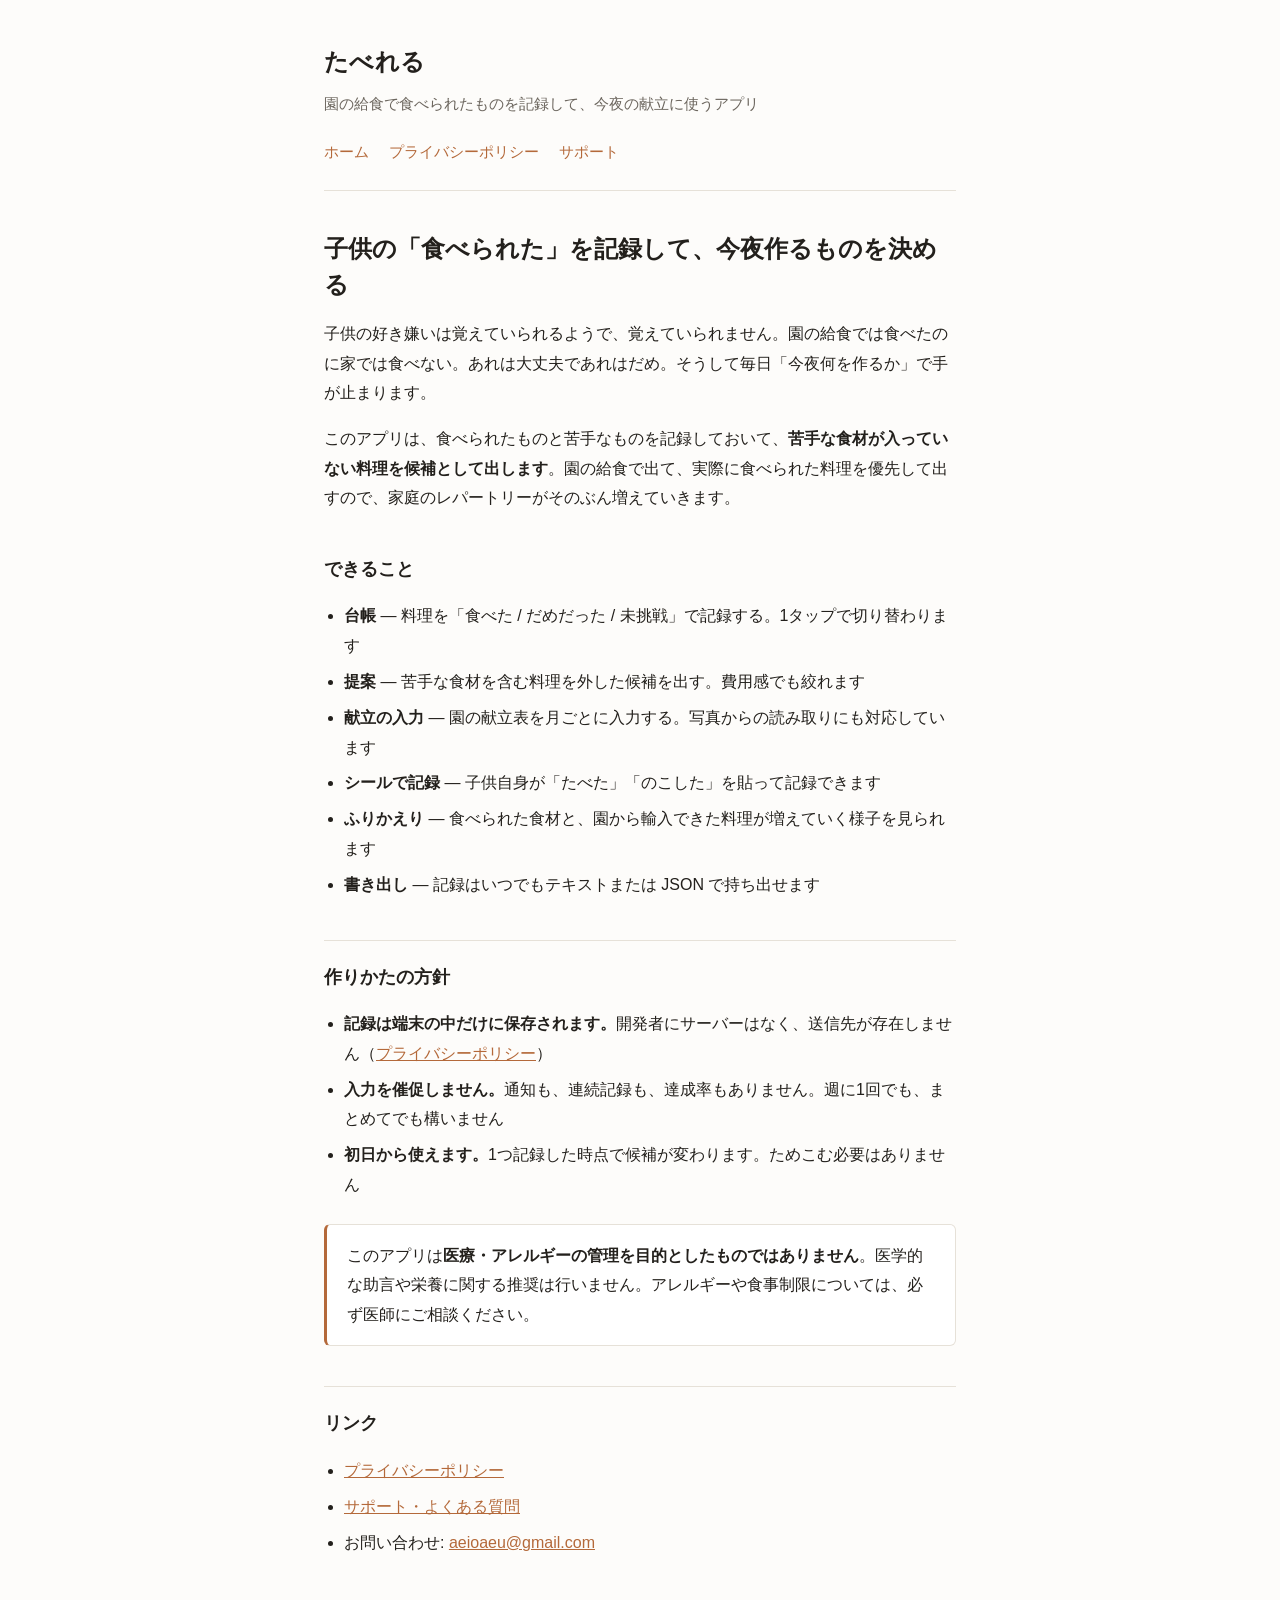
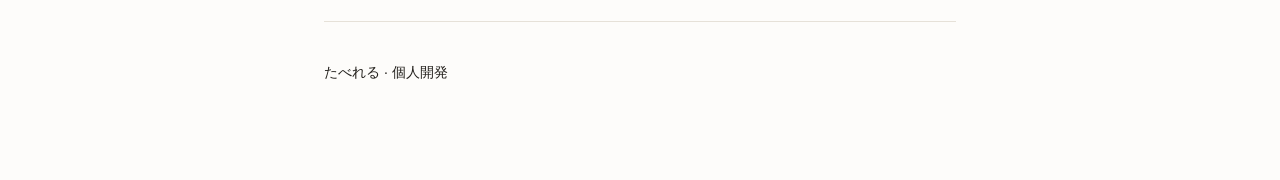
==== index.html @ cfa279a1 "feat(site): プライバシーポリシーとサポートページを公開する App Store Connect がプライバシーポリシーURLとサポートURLの入力を必須に しているため、その実体として静" ====
<!doctype html>
<html lang="ja">
<head>
<meta charset="utf-8">
<meta name="viewport" content="width=device-width, initial-scale=1">
<title>たべれる — 子供の好き嫌いを記録して、今夜の献立を決める</title>
<meta name="description" content="園の給食で食べられたものを記録して、今夜作るものを決めるための iPhone アプリ。記録は端末の中だけに保存されます。">
<link rel="stylesheet" href="style.css">
</head>
<body>
<div class="wrap">

<header>
  <p class="app-name">たべれる</p>
  <p class="tagline">園の給食で食べられたものを記録して、今夜の献立に使うアプリ</p>
  <nav>
    <a href="index.html">ホーム</a>
    <a href="privacy.html">プライバシーポリシー</a>
    <a href="support.html">サポート</a>
  </nav>
</header>

<h1>子供の「食べられた」を記録して、今夜作るものを決める</h1>

<p>子供の好き嫌いは覚えていられるようで、覚えていられません。園の給食では食べたのに家では食べない。あれは大丈夫であれはだめ。そうして毎日「今夜何を作るか」で手が止まります。</p>

<p>このアプリは、食べられたものと苦手なものを記録しておいて、<strong>苦手な食材が入っていない料理を候補として出します</strong>。園の給食で出て、実際に食べられた料理を優先して出すので、家庭のレパートリーがそのぶん増えていきます。</p>

<h2>できること</h2>
<ul>
  <li><strong>台帳</strong> — 料理を「食べた / だめだった / 未挑戦」で記録する。1タップで切り替わります</li>
  <li><strong>提案</strong> — 苦手な食材を含む料理を外した候補を出す。費用感でも絞れます</li>
  <li><strong>献立の入力</strong> — 園の献立表を月ごとに入力する。写真からの読み取りにも対応しています</li>
  <li><strong>シールで記録</strong> — 子供自身が「たべた」「のこした」を貼って記録できます</li>
  <li><strong>ふりかえり</strong> — 食べられた食材と、園から輸入できた料理が増えていく様子を見られます</li>
  <li><strong>書き出し</strong> — 記録はいつでもテキストまたは JSON で持ち出せます</li>
</ul>

<h2>作りかたの方針</h2>
<ul>
  <li><strong>記録は端末の中だけに保存されます。</strong>開発者にサーバーはなく、送信先が存在しません（<a href="privacy.html">プライバシーポリシー</a>）</li>
  <li><strong>入力を催促しません。</strong>通知も、連続記録も、達成率もありません。週に1回でも、まとめてでも構いません</li>
  <li><strong>初日から使えます。</strong>1つ記録した時点で候補が変わります。ためこむ必要はありません</li>
</ul>

<div class="callout">
  <p>このアプリは<strong>医療・アレルギーの管理を目的としたものではありません</strong>。医学的な助言や栄養に関する推奨は行いません。アレルギーや食事制限については、必ず医師にご相談ください。</p>
</div>

<h2>リンク</h2>
<ul>
  <li><a href="privacy.html">プライバシーポリシー</a></li>
  <li><a href="support.html">サポート・よくある質問</a></li>
  <li>お問い合わせ: <a href="mailto:aeioaeu@gmail.com">aeioaeu@gmail.com</a></li>
</ul>

<footer>
  <p>たべれる &middot; 個人開発</p>
</footer>

</div>
</body>
</html>
---- style.css ----
:root {
  --bg: #fdfcfa;
  --fg: #23201c;
  --muted: #6b655d;
  --line: #e6e1d8;
  --card: #ffffff;
  --accent: #b4693a;
}

@media (prefers-color-scheme: dark) {
  :root {
    --bg: #171512;
    --fg: #ece7de;
    --muted: #9c948a;
    --line: #322d27;
    --card: #201d19;
    --accent: #e0a06d;
  }
}

* { box-sizing: border-box; }

body {
  margin: 0;
  padding: 0;
  background: var(--bg);
  color: var(--fg);
  font-family: -apple-system, BlinkMacSystemFont, "Hiragino Sans", "Noto Sans JP", sans-serif;
  line-height: 1.85;
  font-size: 16px;
  -webkit-text-size-adjust: 100%;
}

.wrap {
  max-width: 42rem;
  margin: 0 auto;
  padding: 2.5rem 1.25rem 5rem;
}

header {
  border-bottom: 1px solid var(--line);
  padding-bottom: 1.5rem;
  margin-bottom: 2.5rem;
}

.app-name {
  font-size: 1.5rem;
  font-weight: 700;
  margin: 0 0 .35rem;
  letter-spacing: .02em;
}

.tagline {
  color: var(--muted);
  margin: 0;
  font-size: .95rem;
}

nav {
  margin-top: 1.25rem;
  display: flex;
  gap: 1.25rem;
  flex-wrap: wrap;
  font-size: .95rem;
}

nav a { color: var(--accent); text-decoration: none; }
nav a:hover { text-decoration: underline; }

h1 {
  font-size: 1.5rem;
  margin: 0 0 .5rem;
  line-height: 1.5;
}

h2 {
  font-size: 1.1rem;
  margin: 2.5rem 0 .75rem;
  padding-top: 1.25rem;
  border-top: 1px solid var(--line);
}

h2:first-of-type { border-top: none; padding-top: 0; }

h3 {
  font-size: 1rem;
  margin: 1.75rem 0 .5rem;
}

p, li { color: var(--fg); }

ul { padding-left: 1.25rem; }
li { margin-bottom: .4rem; }

.updated {
  color: var(--muted);
  font-size: .875rem;
  margin-bottom: 2.5rem;
}

.callout {
  background: var(--card);
  border: 1px solid var(--line);
  border-left: 3px solid var(--accent);
  border-radius: 6px;
  padding: 1rem 1.25rem;
  margin: 1.5rem 0;
}

.callout p { margin: 0; }

a { color: var(--accent); }

footer {
  margin-top: 4rem;
  padding-top: 1.5rem;
  border-top: 1px solid var(--line);
  color: var(--muted);
  font-size: .875rem;
}

footer a { color: var(--muted); }

code {
  background: var(--card);
  border: 1px solid var(--line);
  border-radius: 4px;
  padding: .1em .4em;
  font-size: .9em;
}
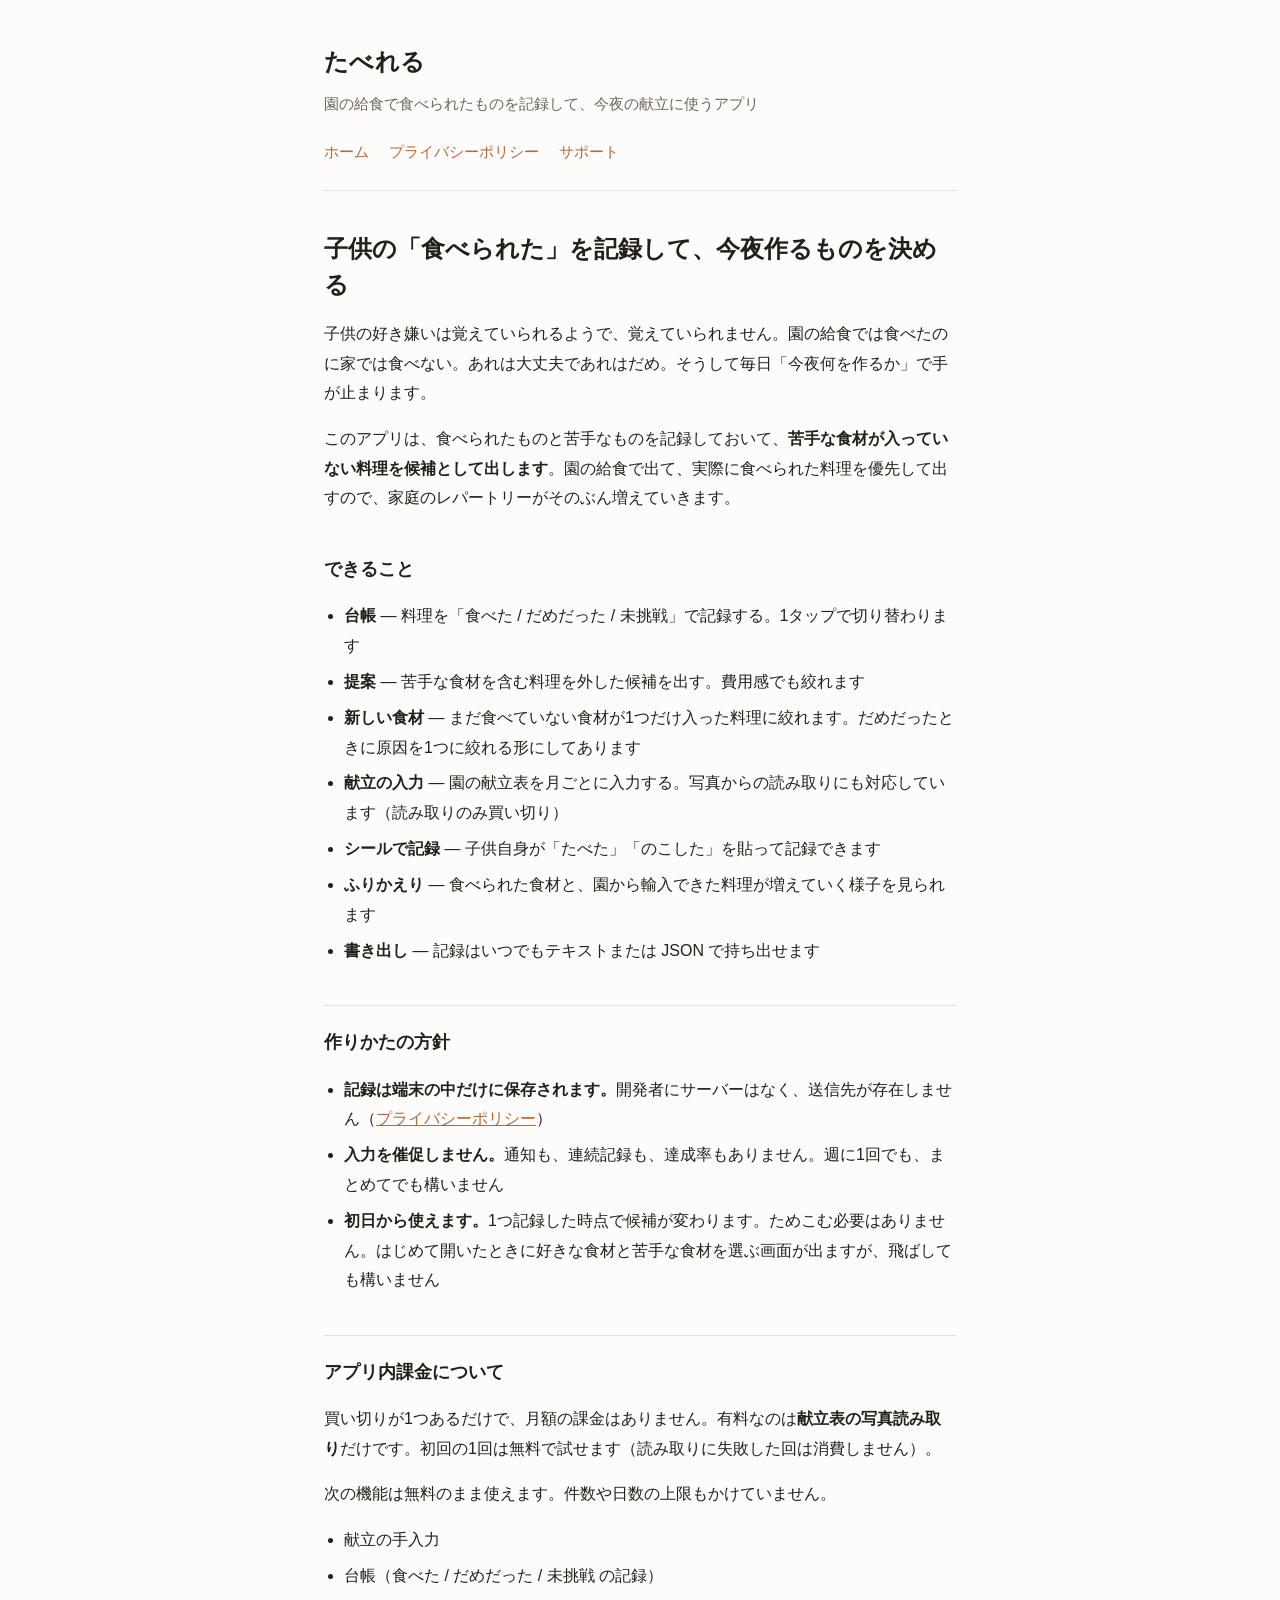
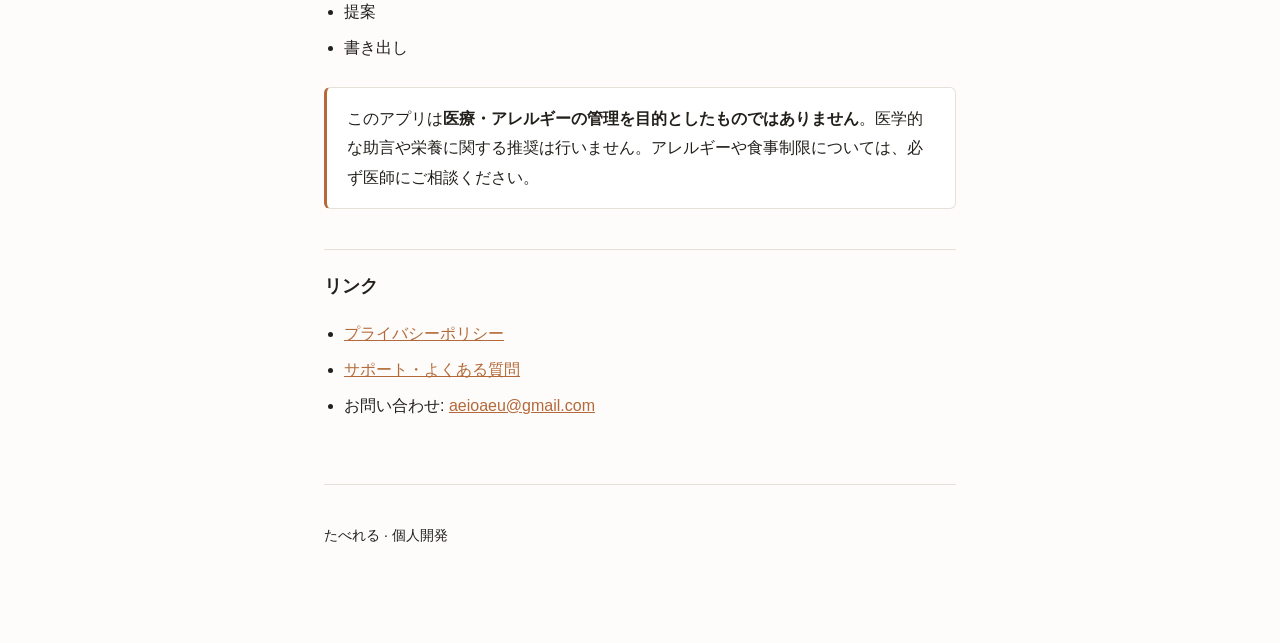
==== commit 4e5f7d15: "docs(site): 実装済みの機能と課金の説明を追加する トップページの説明がプライバシーポリシー公開時点のままで、その後アプリ側に 入った内容が抜けていた。  - 「新しい食材」の絞り込み(チャ" ====
--- a/index.html
+++ b/index.html
@@ -30,7 +30,8 @@
 <ul>
   <li><strong>台帳</strong> — 料理を「食べた / だめだった / 未挑戦」で記録する。1タップで切り替わります</li>
   <li><strong>提案</strong> — 苦手な食材を含む料理を外した候補を出す。費用感でも絞れます</li>
-  <li><strong>献立の入力</strong> — 園の献立表を月ごとに入力する。写真からの読み取りにも対応しています</li>
+  <li><strong>新しい食材</strong> — まだ食べていない食材が1つだけ入った料理に絞れます。だめだったときに原因を1つに絞れる形にしてあります</li>
+  <li><strong>献立の入力</strong> — 園の献立表を月ごとに入力する。写真からの読み取りにも対応しています（読み取りのみ買い切り）</li>
   <li><strong>シールで記録</strong> — 子供自身が「たべた」「のこした」を貼って記録できます</li>
   <li><strong>ふりかえり</strong> — 食べられた食材と、園から輸入できた料理が増えていく様子を見られます</li>
   <li><strong>書き出し</strong> — 記録はいつでもテキストまたは JSON で持ち出せます</li>
@@ -40,7 +41,19 @@
 <ul>
   <li><strong>記録は端末の中だけに保存されます。</strong>開発者にサーバーはなく、送信先が存在しません（<a href="privacy.html">プライバシーポリシー</a>）</li>
   <li><strong>入力を催促しません。</strong>通知も、連続記録も、達成率もありません。週に1回でも、まとめてでも構いません</li>
-  <li><strong>初日から使えます。</strong>1つ記録した時点で候補が変わります。ためこむ必要はありません</li>
+  <li><strong>初日から使えます。</strong>1つ記録した時点で候補が変わります。ためこむ必要はありません。はじめて開いたときに好きな食材と苦手な食材を選ぶ画面が出ますが、飛ばしても構いません</li>
+</ul>
+
+<h2>アプリ内課金について</h2>
+
+<p>買い切りが1つあるだけで、月額の課金はありません。有料なのは<strong>献立表の写真読み取り</strong>だけです。初回の1回は無料で試せます（読み取りに失敗した回は消費しません）。</p>
+
+<p>次の機能は無料のまま使えます。件数や日数の上限もかけていません。</p>
+<ul>
+  <li>献立の手入力</li>
+  <li>台帳（食べた / だめだった / 未挑戦 の記録）</li>
+  <li>提案</li>
+  <li>書き出し</li>
 </ul>
 
 <div class="callout">
